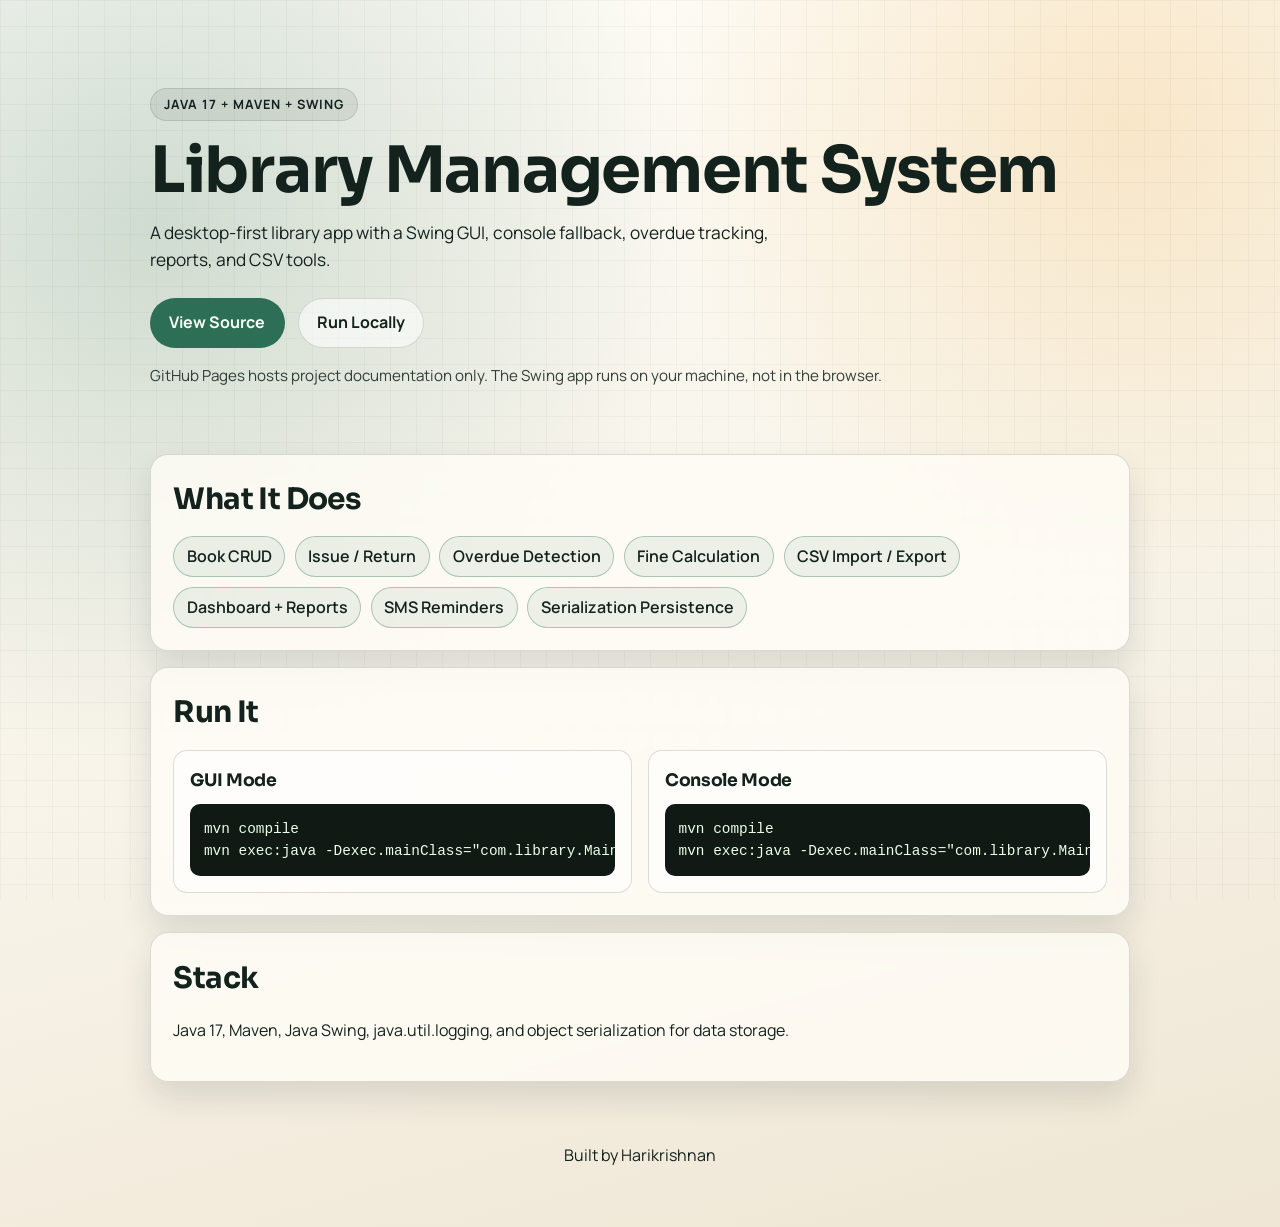
==== docs/index.html @ 7db78536 "Add GitHub Pages site and deployment workflow" ====
<!doctype html>
<html lang="en">
<head>
  <meta charset="UTF-8">
  <meta name="viewport" content="width=device-width, initial-scale=1.0">
  <title>Library Management System</title>
  <meta name="description" content="Java Swing Library Management System: features, setup steps, and run commands.">
  <link rel="preconnect" href="https://fonts.googleapis.com">
  <link rel="preconnect" href="https://fonts.gstatic.com" crossorigin>
  <link href="https://fonts.googleapis.com/css2?family=Manrope:wght@400;600;700;800&family=Sora:wght@500;700&display=swap" rel="stylesheet">
  <link rel="stylesheet" href="styles.css">
</head>
<body>
  <div class="backdrop" aria-hidden="true"></div>

  <header class="hero reveal">
    <p class="eyebrow">Java 17 + Maven + Swing</p>
    <h1>Library Management System</h1>
    <p class="subtitle">
      A desktop-first library app with a Swing GUI, console fallback, overdue tracking, reports, and CSV tools.
    </p>
    <div class="hero-actions">
      <a class="btn primary" href="https://github.com/Harikrishnan120A/library-management-system" target="_blank" rel="noreferrer">View Source</a>
      <a class="btn ghost" href="#run">Run Locally</a>
    </div>
    <p class="note">GitHub Pages hosts project documentation only. The Swing app runs on your machine, not in the browser.</p>
  </header>

  <main>
    <section class="panel reveal" id="features">
      <h2>What It Does</h2>
      <div class="chips" role="list" aria-label="Feature list">
        <span role="listitem">Book CRUD</span>
        <span role="listitem">Issue / Return</span>
        <span role="listitem">Overdue Detection</span>
        <span role="listitem">Fine Calculation</span>
        <span role="listitem">CSV Import / Export</span>
        <span role="listitem">Dashboard + Reports</span>
        <span role="listitem">SMS Reminders</span>
        <span role="listitem">Serialization Persistence</span>
      </div>
    </section>

    <section class="panel reveal" id="run">
      <h2>Run It</h2>
      <div class="grid">
        <article>
          <h3>GUI Mode</h3>
          <pre><code>mvn compile
mvn exec:java -Dexec.mainClass="com.library.Main"</code></pre>
        </article>
        <article>
          <h3>Console Mode</h3>
          <pre><code>mvn compile
mvn exec:java -Dexec.mainClass="com.library.Main" -Dexec.args="--console"</code></pre>
        </article>
      </div>
    </section>

    <section class="panel reveal" id="stack">
      <h2>Stack</h2>
      <p>Java 17, Maven, Java Swing, java.util.logging, and object serialization for data storage.</p>
    </section>
  </main>

  <footer class="reveal">
    <p>Built by Harikrishnan</p>
  </footer>

  <script>
    const nodes = document.querySelectorAll('.reveal');
    const io = new IntersectionObserver((entries) => {
      entries.forEach((entry) => {
        if (entry.isIntersecting) {
          entry.target.classList.add('visible');
          io.unobserve(entry.target);
        }
      });
    }, { threshold: 0.2 });

    nodes.forEach((node, index) => {
      node.style.transitionDelay = `${index * 60}ms`;
      io.observe(node);
    });
  </script>
</body>
</html>
---- docs/styles.css ----
:root {
  --paper: #f7f3e8;
  --ink: #13221d;
  --leaf: #2d6f56;
  --leaf-deep: #1d4f3d;
  --gold: #f0b24f;
  --card: rgba(255, 253, 247, 0.8);
  --border: rgba(19, 34, 29, 0.15);
  --shadow: 0 16px 32px rgba(19, 34, 29, 0.12);
}

* {
  box-sizing: border-box;
}

html,
body {
  margin: 0;
  padding: 0;
}

body {
  min-height: 100vh;
  font-family: "Manrope", "Segoe UI", sans-serif;
  color: var(--ink);
  background:
    radial-gradient(circle at 12% 18%, rgba(45, 111, 86, 0.22), transparent 36%),
    radial-gradient(circle at 88% 10%, rgba(240, 178, 79, 0.25), transparent 30%),
    linear-gradient(165deg, #fffdf8 0%, var(--paper) 55%, #efe6d4 100%);
  line-height: 1.55;
}

.backdrop {
  position: fixed;
  inset: 0;
  background-image:
    linear-gradient(90deg, rgba(19, 34, 29, 0.03) 1px, transparent 1px),
    linear-gradient(180deg, rgba(19, 34, 29, 0.03) 1px, transparent 1px);
  background-size: 26px 26px;
  pointer-events: none;
  z-index: -1;
}

main,
header,
footer {
  width: min(980px, 92vw);
  margin: 0 auto;
}

.hero {
  padding: 5.5rem 0 2.2rem;
}

.eyebrow {
  display: inline-block;
  margin: 0;
  padding: 0.35rem 0.8rem;
  background: rgba(19, 34, 29, 0.08);
  border: 1px solid rgba(19, 34, 29, 0.12);
  border-radius: 999px;
  font-size: 0.8rem;
  font-weight: 700;
  letter-spacing: 0.08em;
  text-transform: uppercase;
}

h1,
h2,
h3 {
  font-family: "Sora", "Trebuchet MS", sans-serif;
  letter-spacing: -0.02em;
  margin: 0;
}

h1 {
  margin-top: 1rem;
  font-size: clamp(2.2rem, 5vw, 4.1rem);
  line-height: 1.05;
}

.subtitle {
  max-width: 60ch;
  margin-top: 1rem;
  font-size: 1.08rem;
}

.hero-actions {
  margin-top: 1.5rem;
  display: flex;
  gap: 0.8rem;
  flex-wrap: wrap;
}

.btn {
  display: inline-flex;
  align-items: center;
  justify-content: center;
  border-radius: 999px;
  padding: 0.72rem 1.15rem;
  font-weight: 700;
  text-decoration: none;
  border: 1px solid transparent;
  transition: transform 0.2s ease, box-shadow 0.2s ease, background 0.2s ease;
}

.btn:hover {
  transform: translateY(-2px);
  box-shadow: var(--shadow);
}

.btn.primary {
  background: var(--leaf);
  color: #f7fff6;
}

.btn.primary:hover {
  background: var(--leaf-deep);
}

.btn.ghost {
  border-color: var(--border);
  color: var(--ink);
  background: rgba(255, 255, 255, 0.58);
}

.note {
  margin-top: 1rem;
  font-size: 0.95rem;
  opacity: 0.86;
}

.panel {
  background: var(--card);
  border: 1px solid var(--border);
  border-radius: 18px;
  box-shadow: var(--shadow);
  padding: 1.4rem;
  margin: 1rem 0;
  backdrop-filter: blur(4px);
}

.panel h2 {
  margin-bottom: 0.85rem;
  font-size: clamp(1.35rem, 2.7vw, 1.85rem);
}

.chips {
  display: flex;
  flex-wrap: wrap;
  gap: 0.6rem;
}

.chips span {
  border: 1px solid rgba(45, 111, 86, 0.35);
  background: rgba(45, 111, 86, 0.08);
  border-radius: 999px;
  padding: 0.44rem 0.78rem;
  font-weight: 600;
}

.grid {
  display: grid;
  grid-template-columns: repeat(2, minmax(0, 1fr));
  gap: 1rem;
}

article {
  background: rgba(255, 255, 255, 0.62);
  border: 1px solid var(--border);
  border-radius: 14px;
  padding: 1rem;
}

article h3 {
  margin-bottom: 0.65rem;
  font-size: 1.08rem;
}

pre {
  margin: 0;
  overflow-x: auto;
  padding: 0.85rem;
  border-radius: 10px;
  background: #101914;
  color: #e9ffe6;
}

code {
  font-family: "Consolas", "Courier New", monospace;
  font-size: 0.9rem;
}

footer {
  padding: 1.8rem 0 2.7rem;
  text-align: center;
  opacity: 0.78;
}

.reveal {
  opacity: 0;
  transform: translateY(10px);
  transition: opacity 0.5s ease, transform 0.5s ease;
}

.reveal.visible {
  opacity: 1;
  transform: translateY(0);
}

@media (max-width: 780px) {
  .hero {
    padding-top: 4.2rem;
  }

  .grid {
    grid-template-columns: 1fr;
  }

  .panel {
    padding: 1.1rem;
  }
}
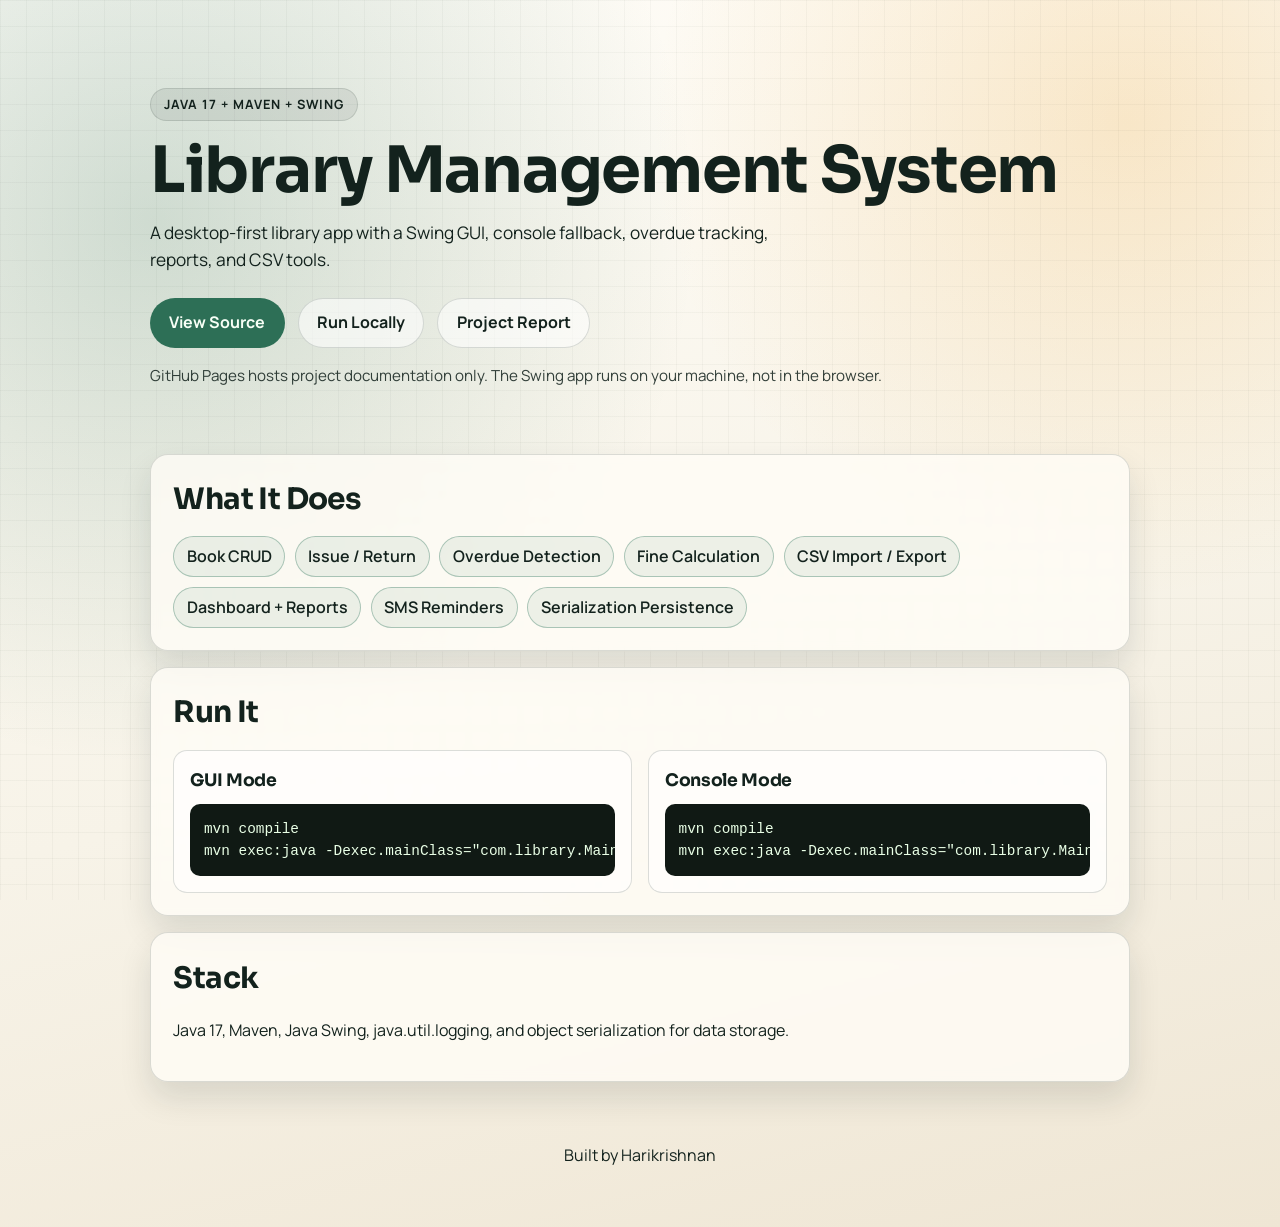
==== commit 398fa27c: "Add project report with images and links" ====
--- a/docs/index.html
+++ b/docs/index.html
@@ -22,6 +22,7 @@
     <div class="hero-actions">
       <a class="btn primary" href="https://github.com/Harikrishnan120A/library-management-system" target="_blank" rel="noreferrer">View Source</a>
       <a class="btn ghost" href="#run">Run Locally</a>
+      <a class="btn ghost" href="project-report.html">Project Report</a>
     </div>
     <p class="note">GitHub Pages hosts project documentation only. The Swing app runs on your machine, not in the browser.</p>
   </header>
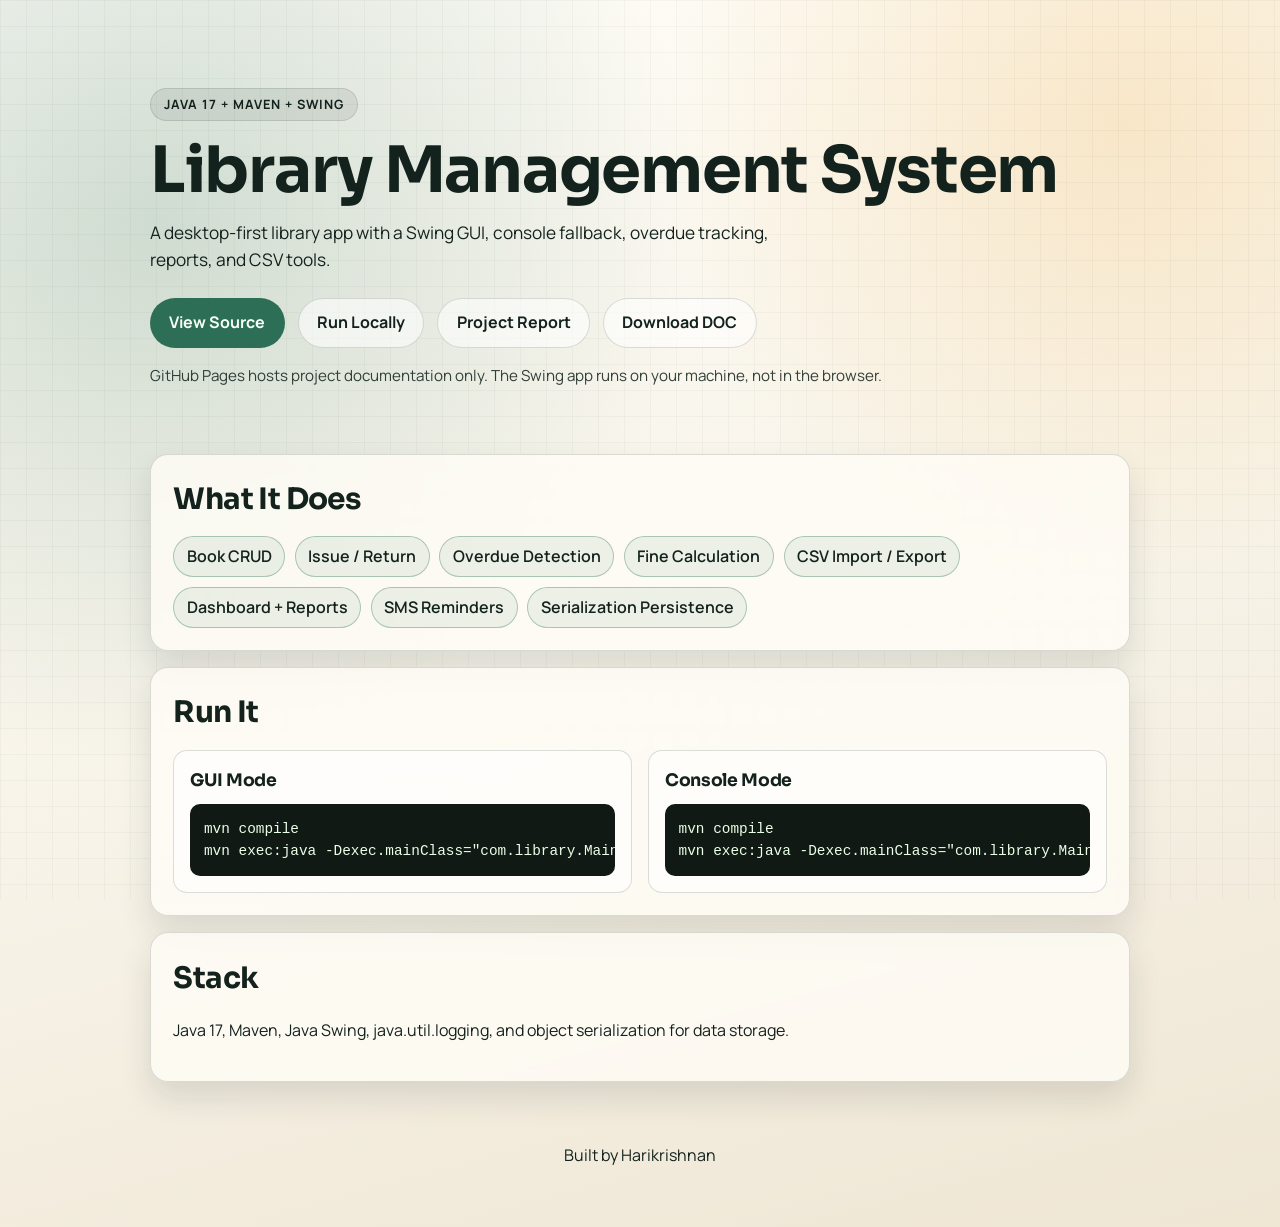
==== commit f1c187f4: "Add DOC format project report with image assets" ====
--- a/docs/index.html
+++ b/docs/index.html
@@ -23,6 +23,7 @@
       <a class="btn primary" href="https://github.com/Harikrishnan120A/library-management-system" target="_blank" rel="noreferrer">View Source</a>
       <a class="btn ghost" href="#run">Run Locally</a>
       <a class="btn ghost" href="project-report.html">Project Report</a>
+      <a class="btn ghost" href="project-report.doc" download>Download DOC</a>
     </div>
     <p class="note">GitHub Pages hosts project documentation only. The Swing app runs on your machine, not in the browser.</p>
   </header>
